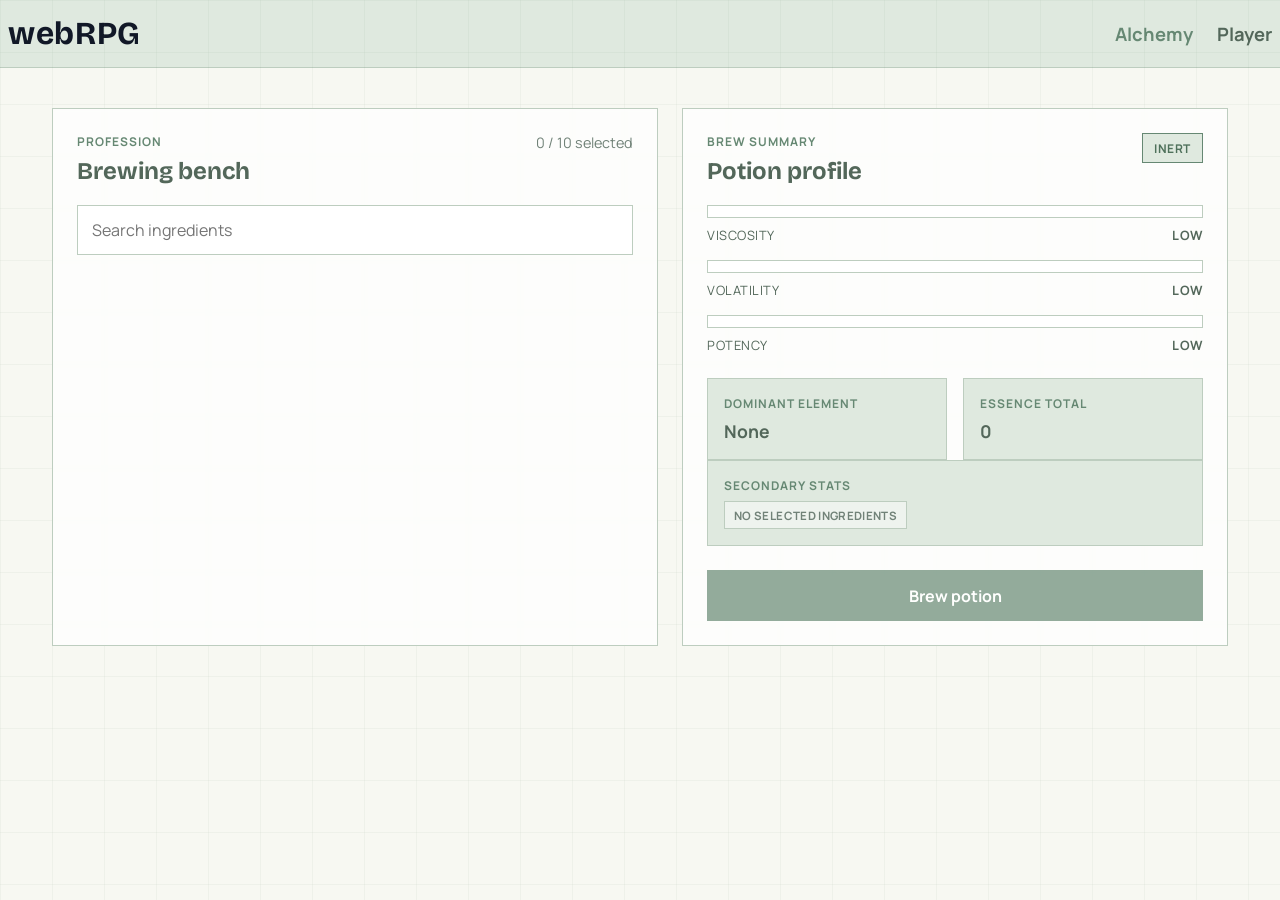
==== html/alchemy_crafting.html @ a330a96d "Big refactor because I was stupid" ====
<!doctype html>
<html lang="en">
	<head>
		<meta charset="UTF-8" />
		<meta name="viewport" content="width=device-width, initial-scale=1.0" />
		<title>Alchemy | webRPG</title>
		<link rel="stylesheet" href="../css/style.css" />
	</head>
	<body class="game-screen">
		<nav class="site-nav" aria-label="Main navigation">
			<a class="site-nav__brand" href="index.html">webRPG</a>
			<a class="site-nav__active" href="alchemy_crafting.html" aria-current="page">Alchemy</a>
			<a href="player.html">Player</a>
		</nav>
		<main class="alchemy-layout">
			<section class="alchemy-panel alchemy-panel--ingredients" aria-labelledby="alchemy-heading">
				<div class="panel-header">
					<div>
						<p class="eyebrow">Profession</p>
						<h1 id="alchemy-heading">Brewing bench</h1>
					</div>
					<span class="item-count" data-ingredient-count>0 / 10 selected</span>
				</div>
				<label class="search-field" for="ingredient-search">
					<span class="visually-hidden">Search ingredients</span>
					<input id="ingredient-search" type="search" data-ingredient-search placeholder="Search ingredients" />
				</label>
				<ul class="ingredient-list" data-ingredient-list aria-live="polite"></ul>
				<p class="empty-state" data-ingredient-empty hidden>No suitable ingredients were found.</p>
			</section>

			<section class="alchemy-panel alchemy-panel--summary" aria-labelledby="brew-summary-heading">
				<div class="summary-header">
					<div>
						<p class="eyebrow">Brew summary</p>
						<h2 id="brew-summary-heading">Potion profile</h2>
					</div>
					<span class="potion-type-pill" data-current-potion-type>Inert</span>
				</div>

				<div class="gauge-grid" aria-label="Potion essence gauges">
					<div class="gauge-card">
						<div class="gauge-bar" aria-label="Viscosity gauge"><span data-viscosity-fill></span></div>
						<div class="gauge-meta"><span>Viscosity</span><strong data-viscosity-label>low</strong></div>
					</div>
					<div class="gauge-card">
						<div class="gauge-bar" aria-label="Volatility gauge"><span data-volatility-fill></span></div>
						<div class="gauge-meta"><span>Volatility</span><strong data-volatility-label>low</strong></div>
					</div>
					<div class="gauge-card">
						<div class="gauge-bar" aria-label="Potency gauge"><span data-potency-fill></span></div>
						<div class="gauge-meta"><span>Potency</span><strong data-potency-label>low</strong></div>
					</div>
				</div>

				<div class="potion-meta-grid">
					<div class="meta-card">
						<p class="eyebrow">Dominant element</p>
						<p data-dominant-element>None</p>
					</div>
					<div class="meta-card">
						<p class="eyebrow">Essence total</p>
						<p data-essence-total>0</p>
					</div>
				</div>

				<div class="stats-card">
					<p class="eyebrow">Secondary stats</p>
					<ul class="stat-pill-list" data-secondary-stats>
						<li class="stat-pill placeholder">No selected ingredients</li>
					</ul>
				</div>

				<button class="button button--primary brew-button" type="button" data-brew-button disabled>Brew potion</button>
			</section>
		</main>
		<script type="module">
			import { initAlchemyUI } from "../js/controllers/potion_controller.js";

			initAlchemyUI();
		</script>
	</body>
</html>
---- css/style.css ----
@import url("https://fonts.googleapis.com/css2?family=Bricolage+Grotesque:opsz,wght@10..48,500;10..48,600;10..48,700&family=Manrope:wght@400;500;600;700&display=swap");

:root {
	--ink: #53675a;
	--muted: #718278;
	--paper: #f7f8f2;
	--secondary: #dfe9df;
	--white: #ffffff;
	--line: #bdcdbf;
	--accent: #668873;
	--accent-dark: #4f715b;
}

* { box-sizing: border-box; }

body {
	margin: 0;
	min-height: 100vh;
	background: var(--paper);
	color: var(--ink);
	font-family: "Manrope", sans-serif;
}

h1, h2, p { margin-top: 0; }
h1, h2 { font-family: "Bricolage Grotesque", sans-serif; }

.site-nav {
	display: flex;
	align-items: center;
	gap: 1.5rem;
	min-height: 4.25rem;
	padding: .75rem .5rem;
	border-bottom: 1px solid var(--line);
	background: var(--secondary);
}

.site-nav a { color: var(--ink); text-decoration: none; font-weight: 700; }
.site-nav a:hover, .site-nav__active { color: var(--accent) !important; }
.site-nav__brand { margin-right: auto; color: #111827 !important; font-family: "Bricolage Grotesque", sans-serif; font-size: 2rem; font-weight: 600; letter-spacing: .02em; }

.site-nav a:not(.site-nav__brand) { font-size: 1.15rem; }

.game-screen { overflow: hidden; background: var(--paper); }
.game-screen::before { position: fixed; inset: 0; z-index: 0; background-image: linear-gradient(rgba(102, 136, 115, .06) 1px, transparent 1px), linear-gradient(90deg, rgba(102, 136, 115, .06) 1px, transparent 1px); background-size: 52px 52px; content: ""; pointer-events: none; }
.game-board { position: relative; z-index: 1; min-height: calc(100vh - 4.25rem); }
.player-info-panel { position: absolute; top: 1.5rem; left: 0; width: 10.75rem; min-height: 10rem; padding: 1.5rem 1.25rem; border: 1px solid var(--line); background: var(--secondary); color: var(--ink); }
.player-info-panel::before { position: absolute; top: 0; bottom: 0; left: -7px; width: 6px; background: var(--accent); content: ""; }
.player-info-panel h1 { margin-bottom: .85rem; color: #111827; font-family: "Bricolage Grotesque", sans-serif; font-size: 1.8rem; font-weight: 600; line-height: 1.05; overflow-wrap: anywhere; }
.player-info-panel p:not(.visually-hidden) { margin-bottom: .75rem; line-height: 1.4; }
.player-info-panel a { color: var(--accent); font-size: .85rem; font-weight: 700; text-decoration: none; }
.xp-progress { height: 7px; margin: .65rem 0 1rem; overflow: hidden; border: 1px solid var(--line); background: var(--white); }
.xp-progress span { display: block; width: 0; height: 100%; background: var(--accent); transition: width .25s ease-out; }
.area-select-panel { position: absolute; top: 12.5rem; left: 0; width: 10.75rem; }
.right-rail { position: absolute; top: 3.5rem; right: 0; display: grid; gap: .65rem; width: 12.75rem; }
.rail-button { width: 100%; margin: 0; padding: .9rem 1rem; border: 1px solid var(--line); background: var(--secondary); color: #111827; font: inherit; font-size: 1.15rem; text-align: left; }
.rail-button { cursor: pointer; }
.rail-button:hover { background: #d3dce7; }
.history-belt { display: grid; gap: .65rem; max-height: calc(100vh - 10rem); overflow: hidden; }
.history-card { position: relative; padding: .9rem 1rem; border: 1px solid var(--line); background: var(--secondary); color: #111827; font-size: 1.05rem; animation: popup-in .2s ease-out both; }
.history-card::after { position: absolute; top: 0; right: -7px; bottom: 0; width: 6px; background: var(--accent); content: ""; }
.history-cooldown { position: absolute; right: 0; bottom: 0; left: 0; height: 4px; transform: scaleX(1); transform-origin: left; background: var(--accent); }
.history-card--leaving { animation: popup-out .26s ease-in both; }
.history-card p { margin: 0; }
.history-card__actions { display: flex; gap: .5rem; margin-top: .8rem; }
.history-card__actions button { flex: 1; padding: .35rem .45rem; border: 1px solid var(--accent); background: var(--white); color: var(--accent); font: inherit; font-size: .85rem; cursor: pointer; }
.history-card__actions button:hover { background: var(--accent); color: var(--white); }
.exploration-center { position: absolute; top: 75%; left: 50%; width: min(22rem, 70vw); transform: translate(-50%, -50%); text-align: center; }
.current-area-label { margin-bottom: .15rem; color: #111827; font-size: 1.15rem; text-align: left; }
.area-description { display: none; }
.explore-control { position: relative; min-width: 10rem; }
.explore-button { position: relative; isolation: isolate; width: 100%; padding: .8rem 1.5rem; overflow: hidden; border: 1px solid var(--line); background: var(--secondary); color: #111827; font: inherit; font-size: 2rem; cursor: pointer; }
.explore-button > span:first-child { position: relative; z-index: 1; }
.explore-cooldown { position: absolute; inset: auto 0 0; z-index: 0; height: 4px; transform: scaleX(0); transform-origin: left; background: var(--accent); }
.explore-button:hover:not(:disabled) { background: #d3dce7; }
.explore-button:disabled { cursor: wait; opacity: .7; }
.button { padding: .85rem 1.15rem; border: 1px solid transparent; font: inherit; font-weight: 700; cursor: pointer; }
.button:disabled { cursor: wait; opacity: .7; }
.button--primary { background: var(--accent); color: var(--white); }
.button--primary:hover:not(:disabled) { background: var(--accent-dark); }
.button--secondary { border-color: var(--accent); background: var(--white); color: var(--accent); }
.button--secondary:hover { border-color: var(--accent-dark); color: var(--accent-dark); }
.cooldown-track { height: 5px; overflow: hidden; background: var(--secondary); }
.cooldown-track span { display: block; height: 100%; transform: scaleX(0); transform-origin: left; background: var(--accent); }
.cooldown-label { display: block; margin-top: .35rem; color: var(--muted); font-size: .75rem; text-align: right; }
.xp-notification { position: absolute; top: calc(100% + 1.25rem); left: 50%; width: max-content; min-width: 13rem; margin: 0; padding: .35rem .9rem; border: 1px solid var(--line); border-radius: .65rem; background: var(--secondary); color: #111827; font-size: 1.05rem; text-align: left; animation: xp-popup-in .2s ease-out both; }
.xp-notification[hidden] { display: none; }
@keyframes popup-in {
	from { opacity: 0; transform: translateY(8px) scale(.96); }
	to { opacity: 1; transform: translateY(0) scale(1); }
}
@keyframes popup-out {
	from { opacity: 1; transform: translateX(0); }
	to { opacity: 0; transform: translateX(18px); }
}
@keyframes xp-popup-in {
	from { opacity: 0; transform: translate(-50%, 8px) scale(.96); }
	to { opacity: 1; transform: translate(-50%, 0) scale(1); }
}
.visually-hidden { position: absolute; width: 1px; height: 1px; overflow: hidden; clip: rect(0 0 0 0); white-space: nowrap; }

.profile-layout {
	display: grid;
	grid-template-columns: minmax(15rem, .8fr) minmax(20rem, 1.2fr);
	gap: 1rem 2rem;
	max-width: 70rem;
	margin: 0 auto;
	padding: 4rem 1.25rem;
}

.page-heading { grid-column: 1 / -1; margin-bottom: 1.5rem; }
.page-heading h1 { margin-bottom: .5rem; font-size: clamp(2.4rem, 7vw, 5.5rem); line-height: .95; }
.page-heading p:last-child { color: var(--muted); }
.eyebrow { margin-bottom: .45rem; color: var(--accent); font-size: .75rem; font-weight: 700; letter-spacing: .08em; text-transform: uppercase; }

.profile-card, .inventory-panel {
	padding: 1.5rem;
	border: 1px solid var(--line);
	background: var(--panel);
}

.profile-card h2, .inventory-panel h2 { margin-bottom: 1.25rem; }
.stat-list, .detail-list { margin: 0; }
.stat-list div, .detail-list div { display: flex; justify-content: space-between; gap: 1rem; padding: .85rem 0; border-top: 1px solid var(--line); }
.stat-list dt, .detail-list dt { color: var(--muted); }
.stat-list dd, .detail-list dd { margin: 0; font-weight: 700; text-align: right; }
.section-heading { display: flex; align-items: start; justify-content: space-between; gap: 1rem; }
.item-count { color: var(--muted); font-size: .9rem; }
.inventory-list { display: grid; gap: .5rem; margin: 0; padding: 0; list-style: none; }
.inventory-item { display: flex; justify-content: space-between; width: 100%; padding: 1rem; border: 1px solid var(--line); background: transparent; color: var(--ink); font: inherit; text-align: left; cursor: pointer; }
.inventory-item:hover { border-color: var(--accent); color: var(--accent-dark); }
.empty-state { margin: 0; color: var(--muted); }
.empty-state[hidden] { display: none; }
dialog { width: min(32rem, calc(100% - 2rem)); padding: 1.5rem; border: 1px solid var(--line); background: var(--panel); color: var(--ink); }
dialog::backdrop { background: rgba(32, 43, 43, .42); }
.area-list { display: grid; gap: .5rem; max-height: min(60vh, 26rem); margin: 0; padding: .25rem; overflow-y: auto; list-style: none; }
.area-list li { margin: 0; }
.area-list button { display: block; width: 100%; padding: .75rem 1rem; border: 1px solid var(--line); background: var(--paper); color: var(--ink); font: inherit; text-align: left; cursor: pointer; }
.area-list button:hover, .area-list button:focus-visible { border-color: var(--accent); background: var(--secondary); }
.alchemy-layout {
	display: grid;
	grid-template-columns: minmax(18rem, 1fr) minmax(18rem, .9fr);
	gap: 1.5rem;
	max-width: 76rem;
	margin: 0 auto;
	padding: 2.5rem 1.25rem;
}

.alchemy-panel {
	padding: 1.5rem;
	border: 1px solid var(--line);
	background: rgba(255, 255, 255, .72);
	backdrop-filter: blur(2px);
}

.panel-header, .summary-header {
	display: flex;
	align-items: start;
	justify-content: space-between;
	gap: 1rem;
	margin-bottom: 1.25rem;
}

.panel-header h1, .summary-header h2 { margin: 0; }

.search-field input {
	width: 100%;
	margin-bottom: 1rem;
	padding: .8rem .9rem;
	border: 1px solid var(--line);
	background: var(--white);
	color: var(--ink);
	font: inherit;
}

.ingredient-list {
	display: grid;
	gap: .75rem;
	margin: 0;
	padding: 0;
	list-style: none;
	max-height: 34rem;
	overflow-y: auto;
}

.ingredient-item {
	width: 100%;
	padding: .9rem 1rem;
	border: 1px solid var(--line);
	background: var(--white);
	color: var(--ink);
	font: inherit;
	text-align: left;
	cursor: pointer;
}

.ingredient-item:hover:not(:disabled), .ingredient-item:focus-visible:not(:disabled) {
	border-color: var(--accent);
	background: var(--secondary);
}

.ingredient-item:disabled {
	cursor: not-allowed;
	opacity: .65;
}

.ingredient-item__meta {
	display: flex;
	justify-content: space-between;
	gap: 1rem;
	margin-bottom: .25rem;
	font-weight: 700;
}

.ingredient-item__details {
	display: flex;
	flex-wrap: wrap;
	gap: .35rem;
	margin: 0;
	color: var(--muted);
	font-size: .8rem;
}

.gauge-grid {
	display: grid;
	gap: 1rem;
}

.gauge-card {
	display: grid;
	gap: .5rem;
}

.gauge-bar {
	overflow: hidden;
	height: .8rem;
	border: 1px solid var(--line);
	background: var(--white);
}

.gauge-bar span {
	display: block;
	height: 100%;
	background: linear-gradient(90deg, var(--accent) 0%, #8aa698 100%);
	transform-origin: left center;
	transform: scaleX(0);
	transition: transform .2s ease;
}

.gauge-meta {
	display: flex;
	justify-content: space-between;
	gap: 1rem;
	font-size: .8rem;
	text-transform: uppercase;
	letter-spacing: .04em;
}

.potion-type-pill {
	display: inline-flex;
	align-items: center;
	padding: .35rem .7rem;
	border: 1px solid var(--accent);
	background: var(--secondary);
	color: var(--accent-dark);
	font-size: .75rem;
	font-weight: 700;
	letter-spacing: .04em;
	text-transform: uppercase;
}

.potion-meta-grid {
	display: grid;
	grid-template-columns: repeat(2, minmax(0, 1fr));
	gap: 1rem;
	margin-top: 1.5rem;
}

.meta-card, .stats-card {
	padding: 1rem;
	border: 1px solid var(--line);
	background: var(--secondary);
}

.meta-card p:last-child {
	margin: 0;
	font-size: 1.1rem;
	font-weight: 700;
}

.stat-pill-list {
	display: flex;
	flex-wrap: wrap;
	gap: .5rem;
	margin: 0;
	padding: 0;
	list-style: none;
}

.stat-pill {
	display: inline-flex;
	padding: .35rem .55rem;
	border: 1px solid var(--line);
	background: var(--white);
	color: var(--ink);
	font-size: .72rem;
	font-weight: 700;
	letter-spacing: .03em;
	text-transform: uppercase;
}

.stat-pill.placeholder {
	background: rgba(255, 255, 255, .45);
	color: var(--muted);
}

.brew-button {
	width: 100%;
	margin-top: 1.5rem;
}

@media (max-width: 680px) {
	.alchemy-layout {
		grid-template-columns: 1fr;
		padding-top: 2rem;
	}
	.alchemy-panel {
		padding: 1.15rem;
	}
	.potion-meta-grid {
		grid-template-columns: 1fr;
	}
	.game-screen { overflow: auto; }
	.game-board { min-height: calc(100vh - 4.25rem); }
	.player-info-panel { top: 1.5rem; width: 10.5rem; padding: 1rem; }
	.player-info-panel h1 { font-size: 1.45rem; }
	.area-select-panel { top: 12rem; width: 10.5rem; }
	.right-rail { top: 1.5rem; width: 10.5rem; }
	.rail-button, .history-card { padding: .7rem; font-size: .95rem; }
	.exploration-center { top: 72%; width: min(18rem, calc(100vw - 2rem)); }
	.explore-button { font-size: 1.6rem; }
	.xp-notification { top: calc(100% + 1rem); }
	.profile-layout { grid-template-columns: 1fr; padding-top: 2.5rem; }
	.page-heading { margin-bottom: .5rem; }
}
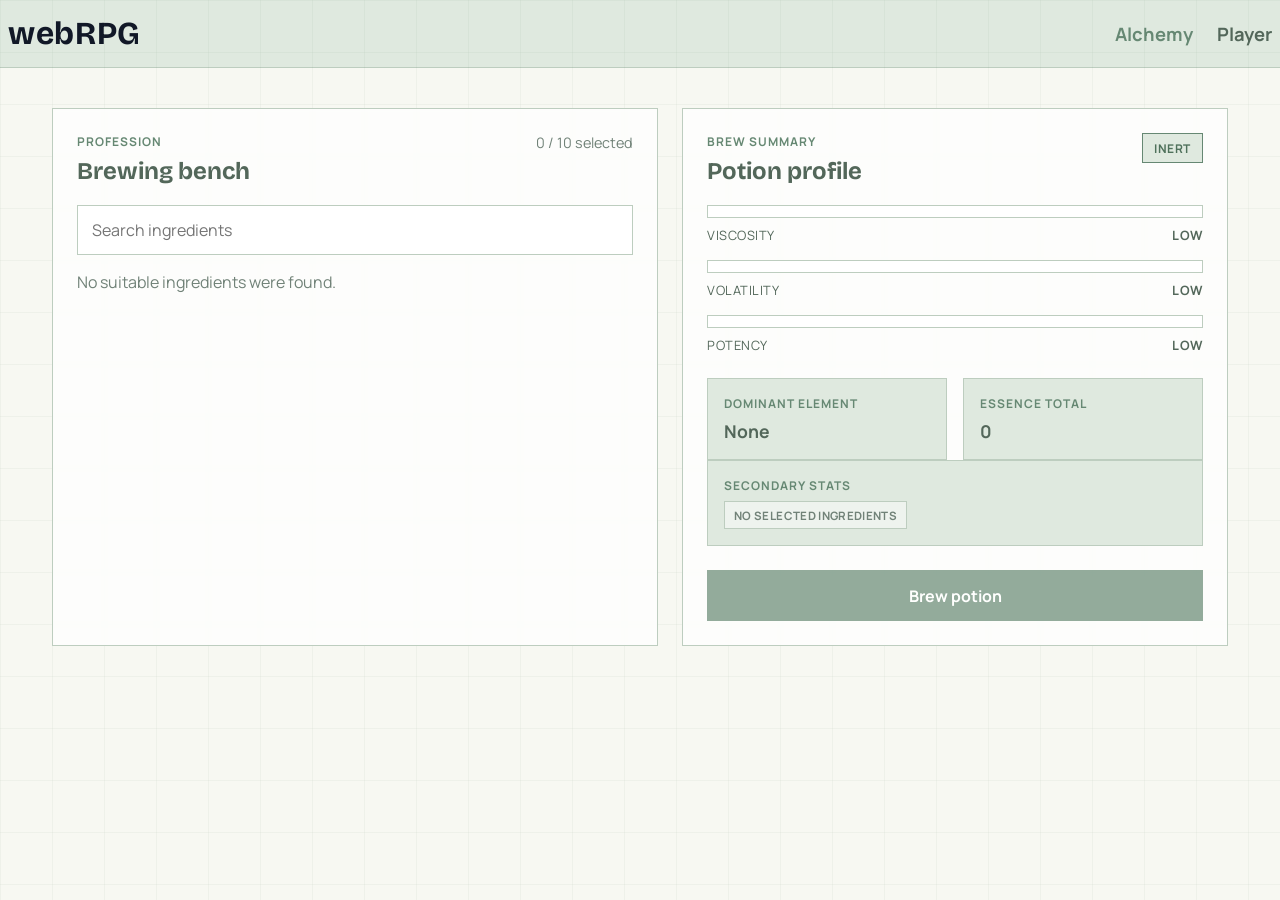
==== commit d749986a: "Random bullshit" ====
--- a/html/alchemy_crafting.html
+++ b/html/alchemy_crafting.html
@@ -76,7 +76,9 @@
 		</main>
 		<script type="module">
 			import { initAlchemyUI } from "../js/controllers/potion_controller.js";
+			import { initAreaTheme } from "../js/controllers/areas_controller.js";
 
+			initAreaTheme();
 			initAlchemyUI();
 		</script>
 	</body>
--- a/css/style.css
+++ b/css/style.css
@@ -9,6 +9,7 @@
 	--line: #bdcdbf;
 	--accent: #668873;
 	--accent-dark: #4f715b;
+	--panel: #ffffff;
 }
 
 * { box-sizing: border-box; }
@@ -19,7 +20,11 @@
 	background: var(--paper);
 	color: var(--ink);
 	font-family: "Manrope", sans-serif;
-}
+	transition: background-color .75s ease, color .75s ease;
+}
+
+body::after { position: fixed; inset: 0; z-index: 20; background: linear-gradient(110deg, var(--theme-transition-from), var(--theme-transition-to), var(--theme-transition-from)); background-size: 220% 100%; content: ""; opacity: 0; pointer-events: none; }
+body.area-theme-changing::after { animation: area-theme-gradient .75s ease-in-out; }
 
 h1, h2, p { margin-top: 0; }
 h1, h2 { font-family: "Bricolage Grotesque", sans-serif; }
@@ -41,7 +46,7 @@
 .site-nav a:not(.site-nav__brand) { font-size: 1.15rem; }
 
 .game-screen { overflow: hidden; background: var(--paper); }
-.game-screen::before { position: fixed; inset: 0; z-index: 0; background-image: linear-gradient(rgba(102, 136, 115, .06) 1px, transparent 1px), linear-gradient(90deg, rgba(102, 136, 115, .06) 1px, transparent 1px); background-size: 52px 52px; content: ""; pointer-events: none; }
+.game-screen::before { position: fixed; inset: 0; z-index: 0; background-image: linear-gradient(var(--grid-line) 1px, transparent 1px), linear-gradient(90deg, var(--grid-line) 1px, transparent 1px); background-size: 52px 52px; content: ""; pointer-events: none; }
 .game-board { position: relative; z-index: 1; min-height: calc(100vh - 4.25rem); }
 .player-info-panel { position: absolute; top: 1.5rem; left: 0; width: 10.75rem; min-height: 10rem; padding: 1.5rem 1.25rem; border: 1px solid var(--line); background: var(--secondary); color: var(--ink); }
 .player-info-panel::before { position: absolute; top: 0; bottom: 0; left: -7px; width: 6px; background: var(--accent); content: ""; }
@@ -54,7 +59,7 @@
 .right-rail { position: absolute; top: 3.5rem; right: 0; display: grid; gap: .65rem; width: 12.75rem; }
 .rail-button { width: 100%; margin: 0; padding: .9rem 1rem; border: 1px solid var(--line); background: var(--secondary); color: #111827; font: inherit; font-size: 1.15rem; text-align: left; }
 .rail-button { cursor: pointer; }
-.rail-button:hover { background: #d3dce7; }
+.rail-button:hover { background: var(--hover); }
 .history-belt { display: grid; gap: .65rem; max-height: calc(100vh - 10rem); overflow: hidden; }
 .history-card { position: relative; padding: .9rem 1rem; border: 1px solid var(--line); background: var(--secondary); color: #111827; font-size: 1.05rem; animation: popup-in .2s ease-out both; }
 .history-card::after { position: absolute; top: 0; right: -7px; bottom: 0; width: 6px; background: var(--accent); content: ""; }
@@ -71,7 +76,7 @@
 .explore-button { position: relative; isolation: isolate; width: 100%; padding: .8rem 1.5rem; overflow: hidden; border: 1px solid var(--line); background: var(--secondary); color: #111827; font: inherit; font-size: 2rem; cursor: pointer; }
 .explore-button > span:first-child { position: relative; z-index: 1; }
 .explore-cooldown { position: absolute; inset: auto 0 0; z-index: 0; height: 4px; transform: scaleX(0); transform-origin: left; background: var(--accent); }
-.explore-button:hover:not(:disabled) { background: #d3dce7; }
+.explore-button:hover:not(:disabled) { background: var(--hover); }
 .explore-button:disabled { cursor: wait; opacity: .7; }
 .button { padding: .85rem 1.15rem; border: 1px solid transparent; font: inherit; font-weight: 700; cursor: pointer; }
 .button:disabled { cursor: wait; opacity: .7; }
@@ -96,6 +101,15 @@
 	from { opacity: 0; transform: translate(-50%, 8px) scale(.96); }
 	to { opacity: 1; transform: translate(-50%, 0) scale(1); }
 }
+@keyframes area-theme-gradient {
+	0% { background-position: 100% 0; opacity: .3; }
+	65% { opacity: .2; }
+	100% { background-position: 0 0; opacity: 0; }
+}
+@media (prefers-reduced-motion: reduce) {
+	body { transition: none; }
+	body.area-theme-changing::after { animation: none; }
+}
 .visually-hidden { position: absolute; width: 1px; height: 1px; overflow: hidden; clip: rect(0 0 0 0); white-space: nowrap; }
 
 .profile-layout {
@@ -123,6 +137,9 @@
 .stat-list div, .detail-list div { display: flex; justify-content: space-between; gap: 1rem; padding: .85rem 0; border-top: 1px solid var(--line); }
 .stat-list dt, .detail-list dt { color: var(--muted); }
 .stat-list dd, .detail-list dd { margin: 0; font-weight: 700; text-align: right; }
+.detail-list dd:has(.detail-values) { min-width: 10rem; }
+.detail-values { display: grid; gap: .3rem; margin: 0; padding: 0; list-style: none; }
+.detail-values li { font-weight: 600; }
 .section-heading { display: flex; align-items: start; justify-content: space-between; gap: 1rem; }
 .item-count { color: var(--muted); font-size: .9rem; }
 .inventory-list { display: grid; gap: .5rem; margin: 0; padding: 0; list-style: none; }
@@ -130,7 +147,7 @@
 .inventory-item:hover { border-color: var(--accent); color: var(--accent-dark); }
 .empty-state { margin: 0; color: var(--muted); }
 .empty-state[hidden] { display: none; }
-dialog { width: min(32rem, calc(100% - 2rem)); padding: 1.5rem; border: 1px solid var(--line); background: var(--panel); color: var(--ink); }
+dialog { width: min(32rem, calc(100% - 2rem)); padding: 1.5rem; border: 1px solid var(--line); background: var(--panel); opacity: 1; color: var(--ink); }
 dialog::backdrop { background: rgba(32, 43, 43, .42); }
 .area-list { display: grid; gap: .5rem; max-height: min(60vh, 26rem); margin: 0; padding: .25rem; overflow-y: auto; list-style: none; }
 .area-list li { margin: 0; }
@@ -240,7 +257,7 @@
 .gauge-bar span {
 	display: block;
 	height: 100%;
-	background: linear-gradient(90deg, var(--accent) 0%, #8aa698 100%);
+	background: linear-gradient(90deg, var(--accent) 0%, var(--gauge-end) 100%);
 	transform-origin: left center;
 	transform: scaleX(0);
 	transition: transform .2s ease;
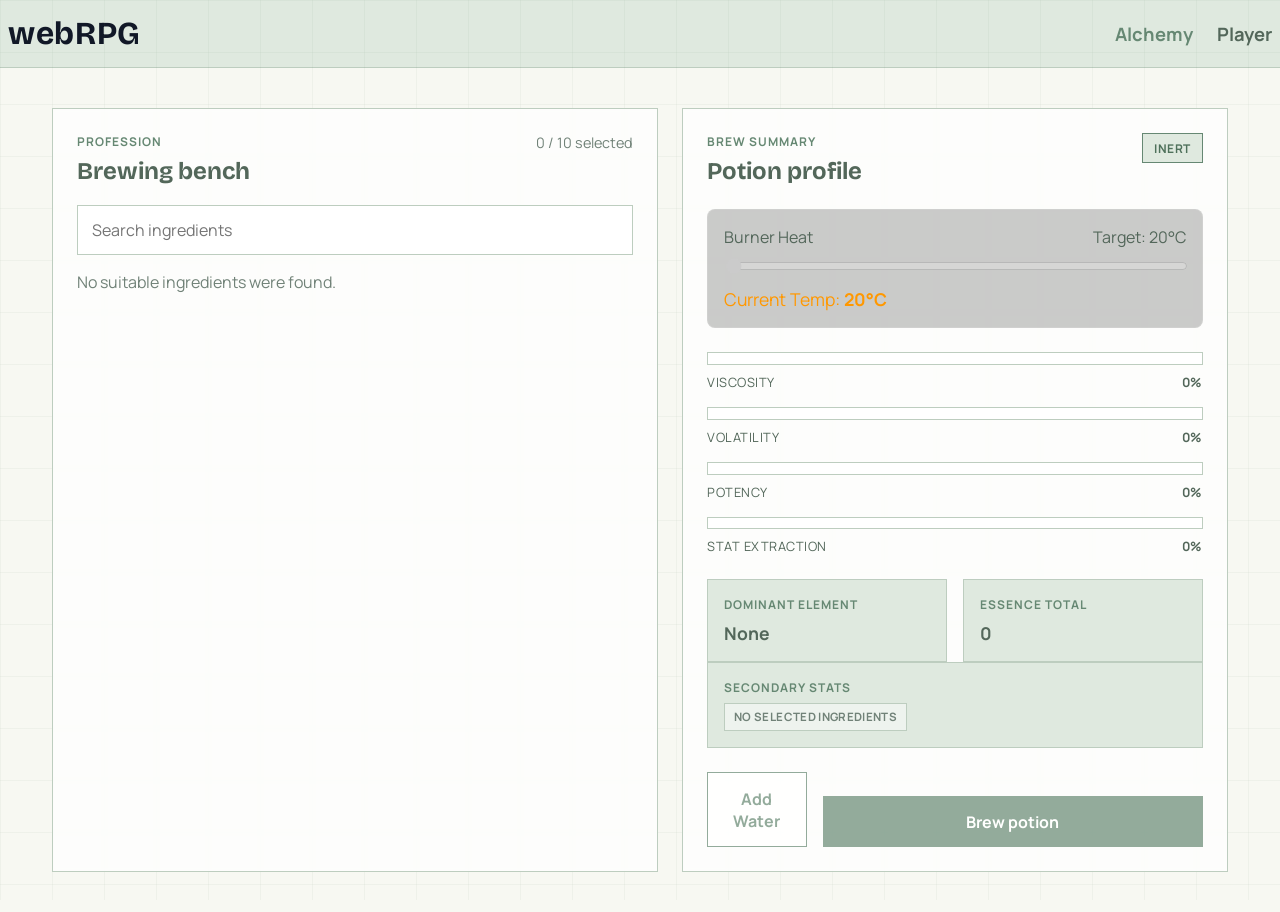
==== commit 2b4a8e84: "Scope creep Scope creep Scope creep Scope creep Scope creep Scope creep Scope creep Scope creep Scop" ====
--- a/html/alchemy_crafting.html
+++ b/html/alchemy_crafting.html
@@ -1,85 +1,112 @@
 <!doctype html>
 <html lang="en">
-	<head>
-		<meta charset="UTF-8" />
-		<meta name="viewport" content="width=device-width, initial-scale=1.0" />
-		<title>Alchemy | webRPG</title>
-		<link rel="stylesheet" href="../css/style.css" />
-	</head>
-	<body class="game-screen">
-		<nav class="site-nav" aria-label="Main navigation">
-			<a class="site-nav__brand" href="index.html">webRPG</a>
-			<a class="site-nav__active" href="alchemy_crafting.html" aria-current="page">Alchemy</a>
-			<a href="player.html">Player</a>
-		</nav>
-		<main class="alchemy-layout">
-			<section class="alchemy-panel alchemy-panel--ingredients" aria-labelledby="alchemy-heading">
-				<div class="panel-header">
-					<div>
-						<p class="eyebrow">Profession</p>
-						<h1 id="alchemy-heading">Brewing bench</h1>
-					</div>
-					<span class="item-count" data-ingredient-count>0 / 10 selected</span>
-				</div>
-				<label class="search-field" for="ingredient-search">
-					<span class="visually-hidden">Search ingredients</span>
-					<input id="ingredient-search" type="search" data-ingredient-search placeholder="Search ingredients" />
-				</label>
-				<ul class="ingredient-list" data-ingredient-list aria-live="polite"></ul>
-				<p class="empty-state" data-ingredient-empty hidden>No suitable ingredients were found.</p>
-			</section>
+    <head>
+        <meta charset="UTF-8" />
+        <meta name="viewport" content="width=device-width, initial-scale=1.0" />
+        <title>Alchemy | webRPG</title>
+        <link rel="stylesheet" href="../css/style.css" />
+    </head>
+    <body class="game-screen">
+        <nav class="site-nav" aria-label="Main navigation">
+            <a class="site-nav__brand" href="index.html">webRPG</a>
+            <a class="site-nav__active" href="alchemy_crafting.html" aria-current="page">Alchemy</a>
+            <a href="player.html">Player</a>
+        </nav>
+        <main class="alchemy-layout">
+            <section class="alchemy-panel alchemy-panel--ingredients" aria-labelledby="alchemy-heading">
+                <div class="panel-header">
+                    <div>
+                        <p class="eyebrow">Profession</p>
+                        <h1 id="alchemy-heading">Brewing bench</h1>
+                    </div>
+                    <span class="item-count" data-ingredient-count>0 / 10 selected</span>
+                </div>
+                <label class="search-field" for="ingredient-search">
+                    <span class="visually-hidden">Search ingredients</span>
+                    <input id="ingredient-search" type="search" data-ingredient-search placeholder="Search ingredients" />
+                </label>
+                <ul class="ingredient-list" data-ingredient-list aria-live="polite"></ul>
+                <p class="empty-state" data-ingredient-empty hidden>No suitable ingredients were found.</p>
+            </section>
 
-			<section class="alchemy-panel alchemy-panel--summary" aria-labelledby="brew-summary-heading">
-				<div class="summary-header">
-					<div>
-						<p class="eyebrow">Brew summary</p>
-						<h2 id="brew-summary-heading">Potion profile</h2>
-					</div>
-					<span class="potion-type-pill" data-current-potion-type>Inert</span>
-				</div>
+            <section class="alchemy-panel alchemy-panel--summary" aria-labelledby="brew-summary-heading">
+                <div class="summary-header">
+                    <div>
+                        <p class="eyebrow">Brew summary</p>
+                        <h2 id="brew-summary-heading">Potion profile</h2>
+                    </div>
+                    <span class="potion-type-pill" data-current-potion-type>Inert</span>
+                </div>
 
-				<div class="gauge-grid" aria-label="Potion essence gauges">
-					<div class="gauge-card">
-						<div class="gauge-bar" aria-label="Viscosity gauge"><span data-viscosity-fill></span></div>
-						<div class="gauge-meta"><span>Viscosity</span><strong data-viscosity-label>low</strong></div>
-					</div>
-					<div class="gauge-card">
-						<div class="gauge-bar" aria-label="Volatility gauge"><span data-volatility-fill></span></div>
-						<div class="gauge-meta"><span>Volatility</span><strong data-volatility-label>low</strong></div>
-					</div>
-					<div class="gauge-card">
-						<div class="gauge-bar" aria-label="Potency gauge"><span data-potency-fill></span></div>
-						<div class="gauge-meta"><span>Potency</span><strong data-potency-label>low</strong></div>
-					</div>
-				</div>
+                <!-- Live Minigame Controls -->
+                <div class="alchemy-controls">
+                    <div class="temp-flex">
+                        <label for="temp-slider">Burner Heat</label>
+                        <span>Target: <span id="target-temp-display">20</span>°C</span>
+                    </div>
+                    <input type="range" id="temp-slider" min="20" max="200" value="20" style="width: 100%;" disabled />
+                    <div style="margin-top: 0.5rem; color: #ff9800; font-size: 1.1rem;">
+                        Current Temp: <strong id="current-temp-val">20°C</strong>
+                    </div>
+                </div>
 
-				<div class="potion-meta-grid">
-					<div class="meta-card">
-						<p class="eyebrow">Dominant element</p>
-						<p data-dominant-element>None</p>
-					</div>
-					<div class="meta-card">
-						<p class="eyebrow">Essence total</p>
-						<p data-essence-total>0</p>
-					</div>
-				</div>
+                <div class="gauge-grid" aria-label="Potion essence gauges">
+                    <div class="gauge-card">
+                        <div class="gauge-bar" aria-label="Viscosity gauge"><span data-viscosity-fill></span></div>
+                        <div class="gauge-meta"><span>Viscosity</span><strong data-viscosity-label>0%</strong></div>
+                    </div>
+                    <div class="gauge-card">
+                        <div class="gauge-bar" aria-label="Volatility gauge"><span data-volatility-fill></span></div>
+                        <div class="gauge-meta"><span>Volatility</span><strong data-volatility-label>0%</strong></div>
+                    </div>
+                    <div class="gauge-card">
+                        <div class="gauge-bar" aria-label="Potency gauge"><span data-potency-fill></span></div>
+                        <div class="gauge-meta"><span>Potency</span><strong data-potency-label>0%</strong></div>
+                    </div>
+                    <div class="gauge-card">
+                        <div class="gauge-bar" aria-label="Extraction gauge"><span data-extraction-fill></span></div>
+                        <div class="gauge-meta"><span>Stat Extraction</span><strong data-extraction-label>0%</strong></div>
+                    </div>
+                </div>
 
-				<div class="stats-card">
-					<p class="eyebrow">Secondary stats</p>
-					<ul class="stat-pill-list" data-secondary-stats>
-						<li class="stat-pill placeholder">No selected ingredients</li>
-					</ul>
-				</div>
+                <div class="potion-meta-grid">
+                    <div class="meta-card">
+                        <p class="eyebrow">Dominant element</p>
+                        <p data-dominant-element>None</p>
+                    </div>
+                    <div class="meta-card">
+                        <p class="eyebrow">Essence total</p>
+                        <p data-essence-total>0</p>
+                    </div>
+                </div>
 
-				<button class="button button--primary brew-button" type="button" data-brew-button disabled>Brew potion</button>
-			</section>
-		</main>
-		<script type="module">
-			import { initAlchemyUI } from "../js/controllers/potion_controller.js";
-			import { initAreaTheme } from "../js/controllers/areas_controller.js";
+                <div class="stats-card">
+                    <p class="eyebrow">Secondary stats</p>
+                    <ul class="stat-pill-list" data-secondary-stats>
+                        <li class="stat-pill placeholder">No selected ingredients</li>
+                    </ul>
+                </div>
 
-			initAreaTheme();
-			initAlchemyUI();
-		</script>
-	</body>
+                <div class="brew-actions">
+                    <button class="button button--secondary" type="button" id="btn-add-water" disabled>Add Water</button>
+                    <button class="button button--primary brew-button" type="button" data-brew-button disabled>Brew potion</button>
+                </div>
+            </section>
+        </main>
+
+        <!-- Fail State Modal -->
+        <div id="fail-modal" class="fail-overlay" style="display: none;">
+            <h2>Brewing Failed</h2>
+            <p id="fail-reason" style="font-size: 1.2rem; margin-bottom: 2rem;">...</p>
+            <button id="fail-acknowledge" class="button button--primary">Scrap Mixture & Reset</button>
+        </div>
+
+        <script type="module">
+            import { initAlchemyUI } from "../js/controllers/potion_controller.js";
+            import { initAreaTheme } from "../js/controllers/areas_controller.js";
+
+            initAreaTheme();
+            initAlchemyUI();
+        </script>
+    </body>
 </html>
--- a/css/style.css
+++ b/css/style.css
@@ -122,7 +122,10 @@
 }
 
 .page-heading { grid-column: 1 / -1; margin-bottom: 1.5rem; }
+.profile-name-heading { display: flex; align-items: center; gap: .75rem; }
 .page-heading h1 { margin-bottom: .5rem; font-size: clamp(2.4rem, 7vw, 5.5rem); line-height: .95; }
+.icon-button { display: inline-grid; width: 2.5rem; height: 2.5rem; flex: 0 0 auto; place-items: center; margin-top: -.35rem; border: 1px solid var(--line); background: var(--secondary); color: var(--accent); font-size: 1.35rem; cursor: pointer; }
+.icon-button:hover, .icon-button:focus-visible { border-color: var(--accent); background: var(--hover); color: var(--accent-dark); }
 .page-heading p:last-child { color: var(--muted); }
 .eyebrow { margin-bottom: .45rem; color: var(--accent); font-size: .75rem; font-weight: 700; letter-spacing: .08em; text-transform: uppercase; }
 
@@ -149,6 +152,9 @@
 .empty-state[hidden] { display: none; }
 dialog { width: min(32rem, calc(100% - 2rem)); padding: 1.5rem; border: 1px solid var(--line); background: var(--panel); opacity: 1; color: var(--ink); }
 dialog::backdrop { background: rgba(32, 43, 43, .42); }
+.name-field { display: block; margin-bottom: .4rem; color: var(--muted); font-weight: 700; }
+.name-field + input { width: 100%; padding: .75rem; border: 1px solid var(--line); background: var(--white); color: var(--ink); font: inherit; }
+.dialog-actions { display: flex; justify-content: end; gap: .6rem; margin-top: 1.25rem; }
 .area-list { display: grid; gap: .5rem; max-height: min(60vh, 26rem); margin: 0; padding: .25rem; overflow-y: auto; list-style: none; }
 .area-list li { margin: 0; }
 .area-list button { display: block; width: 100%; padding: .75rem 1rem; border: 1px solid var(--line); background: var(--paper); color: var(--ink); font: inherit; text-align: left; cursor: pointer; }
@@ -359,3 +365,44 @@
 	.profile-layout { grid-template-columns: 1fr; padding-top: 2.5rem; }
 	.page-heading { margin-bottom: .5rem; }
 }
+
+            /* Diegetic Animation States */
+            .gauge-card { transition: all 0.3s ease; position: relative; }
+            
+            /* Volatility Fail States (Shake & Flash) */
+            @keyframes shakeLight {
+                0%, 100% { transform: translateX(0); }
+                25% { transform: translateX(-1px); }
+                75% { transform: translateX(1px); }
+            }
+            @keyframes shakeHeavy {
+                0%, 100% { transform: translate(0, 0); box-shadow: 0 0 12px #ff5252; }
+                25% { transform: translate(-3px, 2px); }
+                75% { transform: translate(3px, -2px); }
+            }
+            .warning-shake-light { animation: shakeLight 0.2s infinite; }
+            .warning-shake-heavy { animation: shakeHeavy 0.1s infinite; border-color: #ff5252; background: rgba(255,82,82,0.1); }
+            
+            /* Viscosity Fail States (Harden & Gray out) */
+            @keyframes hardenLight {
+                0%, 100% { filter: grayscale(0%); }
+                50% { filter: grayscale(30%); }
+            }
+            @keyframes hardenHeavy {
+                0%, 100% { filter: grayscale(70%) sepia(30%); transform: scale(0.98); }
+            }
+            .warning-harden-light { animation: hardenLight 1s infinite; }
+            .warning-harden-heavy { animation: hardenHeavy 0.5s infinite; border-color: #9e9e9e; background: rgba(158,158,158,0.2); }
+
+            /* Brewing Mechanics Layout Supplements */
+            .alchemy-controls { margin: 1.5rem 0; padding: 1rem; border: 1px solid rgba(255,255,255,0.1); border-radius: 8px; background: rgba(0,0,0,0.2); }
+            .temp-flex { display: flex; justify-content: space-between; align-items: center; margin-bottom: 0.5rem; }
+            .brew-actions { display: flex; gap: 1rem; margin-top: 1.5rem; }
+            
+            /* Fail Modal */
+            .fail-overlay {
+                position: fixed; inset: 0; background: rgba(0,0,0,0.85); 
+                display: flex; flex-direction: column; align-items: center; justify-content: center; 
+                z-index: 9999;
+            }
+            .fail-overlay h2 { color: #ff5252; font-size: 2rem; margin-bottom: 1rem; }
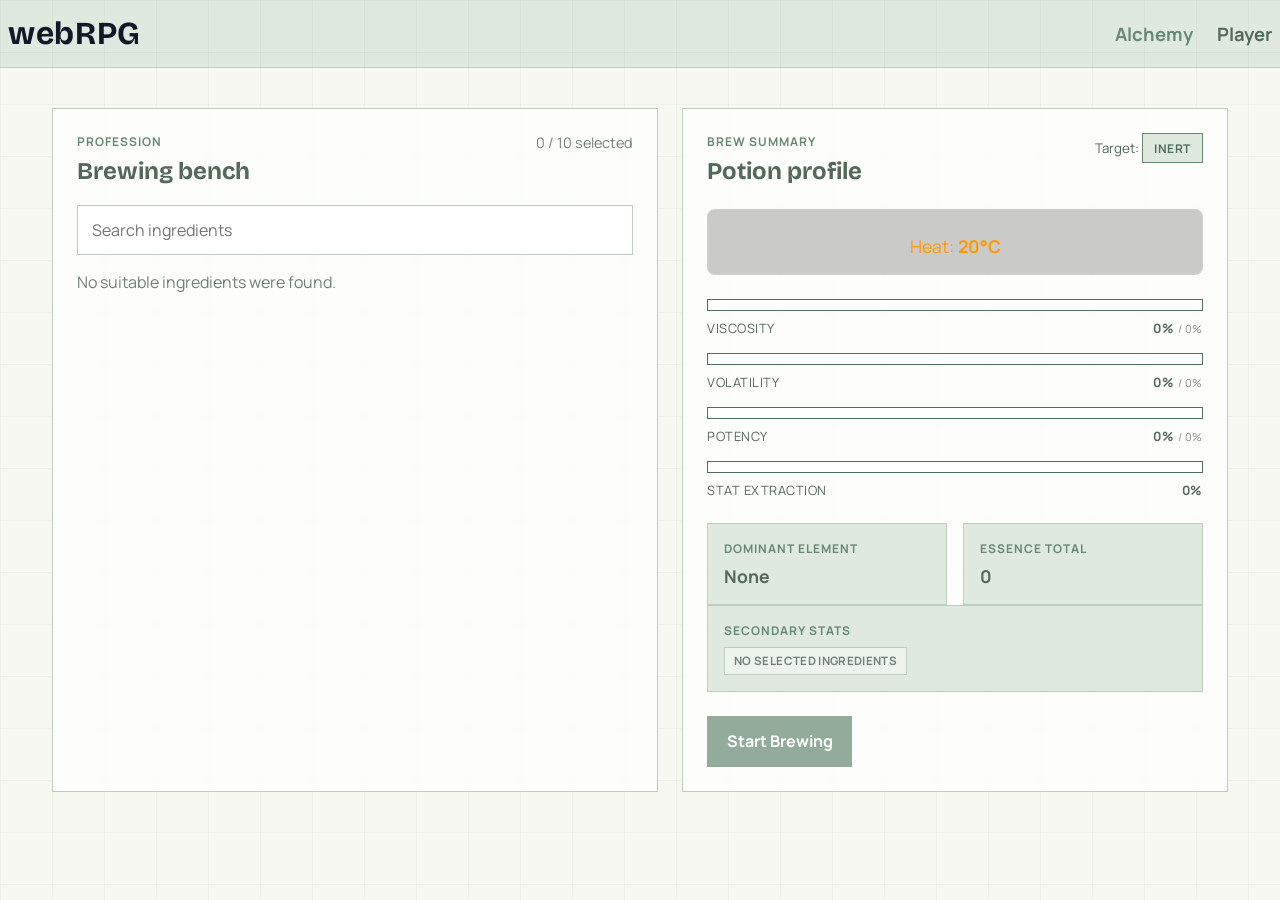
==== commit 09d977d9: "This is in dire need of a refactor people" ====
--- a/html/alchemy_crafting.html
+++ b/html/alchemy_crafting.html
@@ -13,7 +13,7 @@
             <a href="player.html">Player</a>
         </nav>
         <main class="alchemy-layout">
-            <section class="alchemy-panel alchemy-panel--ingredients" aria-labelledby="alchemy-heading">
+            <section class="alchemy-panel alchemy-panel--ingredients" aria-labelledby="alchemy-heading" id="ingredients-panel">
                 <div class="panel-header">
                     <div>
                         <p class="eyebrow">Profession</p>
@@ -35,37 +35,70 @@
                         <p class="eyebrow">Brew summary</p>
                         <h2 id="brew-summary-heading">Potion profile</h2>
                     </div>
-                    <span class="potion-type-pill" data-current-potion-type>Inert</span>
+                    <div style="display: flex; flex-direction: column; gap: 0.5rem; align-items: flex-end;">
+                        <div><small>Target:</small> <span class="potion-type-pill" data-target-potion-type>Inert</span></div>
+                        <div id="current-type-container" style="display: none;">
+                            <small>Current:</small> <span class="potion-type-pill potion-type-pill--current" data-current-potion-type>Inert</span>
+                        </div>
+                    </div>
                 </div>
 
                 <!-- Live Minigame Controls -->
                 <div class="alchemy-controls">
-                    <div class="temp-flex">
-                        <label for="temp-slider">Burner Heat</label>
-                        <span>Target: <span id="target-temp-display">20</span>°C</span>
-                    </div>
-                    <input type="range" id="temp-slider" min="20" max="200" value="20" style="width: 100%;" disabled />
-                    <div style="margin-top: 0.5rem; color: #ff9800; font-size: 1.1rem;">
-                        Current Temp: <strong id="current-temp-val">20°C</strong>
+                    <div style="margin-top: 0.5rem; color: #ff9800; font-size: 1.1rem; text-align: center;">
+                        Heat: <strong id="current-temp-val">20°C</strong>
                     </div>
                 </div>
 
                 <div class="gauge-grid" aria-label="Potion essence gauges">
                     <div class="gauge-card">
-                        <div class="gauge-bar" aria-label="Viscosity gauge"><span data-viscosity-fill></span></div>
-                        <div class="gauge-meta"><span>Viscosity</span><strong data-viscosity-label>0%</strong></div>
+                        <div class="gauge-bar" aria-label="Viscosity gauge">
+                            <span class="fill-potential" data-viscosity-potential></span>
+                            <span class="fill-current" data-viscosity-current></span>
+                        </div>
+                        <div class="gauge-meta">
+                            <span>Viscosity</span>
+                            <span>
+                                <strong data-viscosity-current-label>0%</strong>
+                                <span class="potential-label">/ <span data-viscosity-potential-label>0%</span></span>
+                            </span>
+                        </div>
                     </div>
                     <div class="gauge-card">
-                        <div class="gauge-bar" aria-label="Volatility gauge"><span data-volatility-fill></span></div>
-                        <div class="gauge-meta"><span>Volatility</span><strong data-volatility-label>0%</strong></div>
+                        <div class="gauge-bar" aria-label="Volatility gauge">
+                            <span class="fill-potential" data-volatility-potential></span>
+                            <span class="fill-current" data-volatility-current></span>
+                        </div>
+                        <div class="gauge-meta">
+                            <span>Volatility</span>
+                            <span>
+                                <strong data-volatility-current-label>0%</strong>
+                                <span class="potential-label">/ <span data-volatility-potential-label>0%</span></span>
+                            </span>
+                        </div>
                     </div>
                     <div class="gauge-card">
-                        <div class="gauge-bar" aria-label="Potency gauge"><span data-potency-fill></span></div>
-                        <div class="gauge-meta"><span>Potency</span><strong data-potency-label>0%</strong></div>
+                        <div class="gauge-bar" aria-label="Potency gauge">
+                            <span class="fill-potential" data-potency-potential></span>
+                            <span class="fill-current" data-potency-current></span>
+                        </div>
+                        <div class="gauge-meta">
+                            <span>Potency</span>
+                            <span>
+                                <strong data-potency-current-label>0%</strong>
+                                <span class="potential-label">/ <span data-potency-potential-label>0%</span></span>
+                            </span>
+                        </div>
                     </div>
                     <div class="gauge-card">
-                        <div class="gauge-bar" aria-label="Extraction gauge"><span data-extraction-fill></span></div>
-                        <div class="gauge-meta"><span>Stat Extraction</span><strong data-extraction-label>0%</strong></div>
+                        <!-- Extraction does not have a "potential" max limit, it's just a raw % progression -->
+                        <div class="gauge-bar" aria-label="Extraction gauge">
+                            <span class="fill-current" data-extraction-current></span>
+                        </div>
+                        <div class="gauge-meta">
+                            <span>Stat Extraction</span>
+                            <strong data-extraction-current-label>0%</strong>
+                        </div>
                     </div>
                 </div>
 
@@ -87,12 +120,28 @@
                     </ul>
                 </div>
 
-                <div class="brew-actions">
-                    <button class="button button--secondary" type="button" id="btn-add-water" disabled>Add Water</button>
-                    <button class="button button--primary brew-button" type="button" data-brew-button disabled>Brew potion</button>
+                <!-- Prep Phase Actions -->
+                <div class="brew-actions" id="prep-actions">
+                    <button class="button button--primary" type="button" id="btn-start-brew" disabled>Start Brewing</button>
+                </div>
+                
+                <!-- Live Phase Actions -->
+                <div class="brew-actions" id="live-actions" style="display: none;">
+                    <button class="button button--secondary" type="button" id="btn-add-water">Add Water</button>
+                    <button class="button button--primary" type="button" id="btn-pump-bellows">Pump Bellows</button>
+                    <button class="button button--primary brew-button" type="button" data-brew-button>Finish Potion</button>
                 </div>
             </section>
         </main>
+
+        <dialog data-alchemy-stats-dialog>
+            <form method="dialog">
+                <p class="eyebrow">Secondary stats</p>
+                <h2>Ingredient effects</h2>
+                <ul class="alchemy-stat-details" data-alchemy-stat-details></ul>
+                <button class="button button--secondary" value="close">Close</button>
+            </form>
+        </dialog>
 
         <!-- Fail State Modal -->
         <div id="fail-modal" class="fail-overlay" style="display: none;">
--- a/css/style.css
+++ b/css/style.css
@@ -45,7 +45,7 @@
 
 .site-nav a:not(.site-nav__brand) { font-size: 1.15rem; }
 
-.game-screen { overflow: hidden; background: var(--paper); }
+.game-screen { overflow-x: hidden; overflow-y: auto; background: var(--paper); }
 .game-screen::before { position: fixed; inset: 0; z-index: 0; background-image: linear-gradient(var(--grid-line) 1px, transparent 1px), linear-gradient(90deg, var(--grid-line) 1px, transparent 1px); background-size: 52px 52px; content: ""; pointer-events: none; }
 .game-board { position: relative; z-index: 1; min-height: calc(100vh - 4.25rem); }
 .player-info-panel { position: absolute; top: 1.5rem; left: 0; width: 10.75rem; min-height: 10rem; padding: 1.5rem 1.25rem; border: 1px solid var(--line); background: var(--secondary); color: var(--ink); }
@@ -261,9 +261,12 @@
 }
 
 .gauge-bar span {
+	position: absolute;
+	top: 0;
+	left: 0;
+	width: 100%;
 	display: block;
 	height: 100%;
-	background: linear-gradient(90deg, var(--accent) 0%, var(--gauge-end) 100%);
 	transform-origin: left center;
 	transform: scaleX(0);
 	transition: transform .2s ease;
@@ -329,6 +332,33 @@
 	font-weight: 700;
 	letter-spacing: .03em;
 	text-transform: uppercase;
+}
+
+.stat-pill--more {
+	border-color: var(--accent);
+	background: var(--secondary);
+	color: var(--accent-dark);
+	cursor: pointer;
+}
+
+.stat-pill--more:hover, .stat-pill--more:focus-visible {
+	background: var(--accent);
+	color: var(--white);
+}
+
+.alchemy-stat-details {
+	display: grid;
+	gap: .65rem;
+	margin: 0;
+	padding: 0;
+	list-style: none;
+}
+
+.alchemy-stat-details li {
+	padding: .75rem;
+	border: 1px solid var(--line);
+	background: var(--paper);
+	font-weight: 600;
 }
 
 .stat-pill.placeholder {
@@ -405,4 +435,37 @@
                 display: flex; flex-direction: column; align-items: center; justify-content: center; 
                 z-index: 9999;
             }
-            .fail-overlay h2 { color: #ff5252; font-size: 2rem; margin-bottom: 1rem; }+            .fail-overlay h2 { color: #ff5252; font-size: 2rem; margin-bottom: 1rem; }
+
+			            /* UI overrides for the dual-gauge system and dynamic types */
+            .gauge-bar {
+                position: relative;
+				background: var(--white);
+				border: 1px solid var(--accent-dark);
+				border-radius: 0;
+				height: 12px;
+                overflow: hidden;
+            }
+            .gauge-bar span {
+                position: absolute;
+                top: 0; left: 0; height: 100%;
+				width: 100%;
+                transform-origin: left;
+                transition: transform 0.1s linear;
+            }
+			.gauge-bar > span.fill-potential {
+				background: var(--accent);
+				z-index: 1;
+			}
+			.gauge-bar > span.fill-current {
+				background: #d99a3d;
+				z-index: 2;
+			}
+            .potion-type-pill--current {
+                background: #2196f3; /* Distinct color for current state */
+                color: white;
+            }
+            .potential-label {
+                color: #888;
+                font-size: 0.85em;
+            }
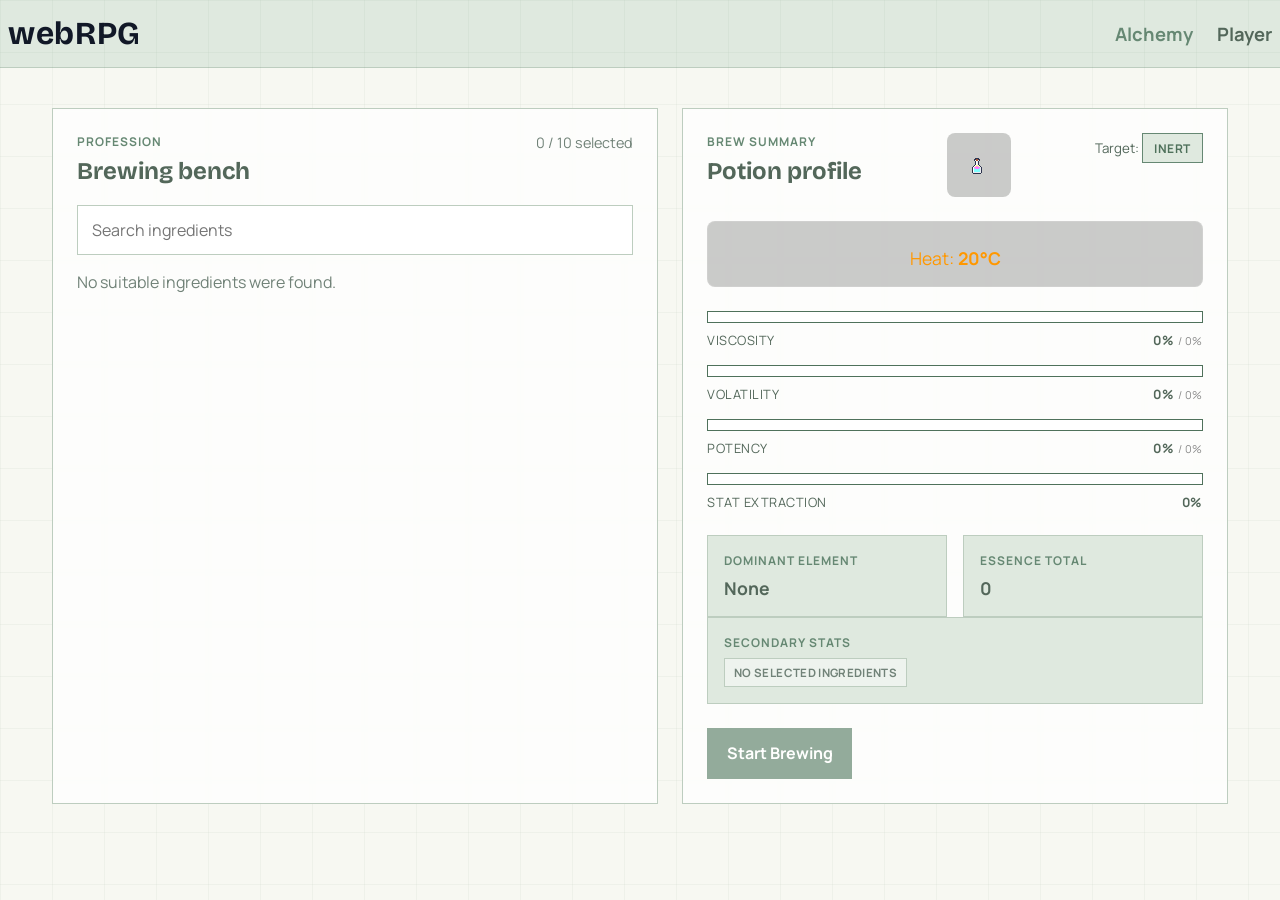
==== commit dea10abf: "By of and for thee, I say to thee, not me, but he, I bequeath thee, sense." ====
--- a/html/alchemy_crafting.html
+++ b/html/alchemy_crafting.html
@@ -35,6 +35,8 @@
                         <p class="eyebrow">Brew summary</p>
                         <h2 id="brew-summary-heading">Potion profile</h2>
                     </div>
+
+                    <div id="live-potion-preview" class="potion-preview-box"></div>
                     <div style="display: flex; flex-direction: column; gap: 0.5rem; align-items: flex-end;">
                         <div><small>Target:</small> <span class="potion-type-pill" data-target-potion-type>Inert</span></div>
                         <div id="current-type-container" style="display: none;">
--- a/css/style.css
+++ b/css/style.css
@@ -458,7 +458,7 @@
 				z-index: 1;
 			}
 			.gauge-bar > span.fill-current {
-				background: #d99a3d;
+				background: #2ECC71;
 				z-index: 2;
 			}
             .potion-type-pill--current {
@@ -468,4 +468,34 @@
             .potential-label {
                 color: #888;
                 font-size: 0.85em;
-            }+            }
+
+/* Keeps pixel art crisp when scaled */
+.ui-sprite {
+    image-rendering: pixelated; 
+    object-fit: contain;
+}
+
+.item-sprite-container {
+    width: 32px;
+    height: 32px;
+    display: flex;
+    align-items: center;
+    justify-content: center;
+    margin-right: 12px;
+}
+
+.item-sprite-container canvas {
+    width: 100%;
+    height: 100%;
+}
+
+.potion-preview-box {
+    width: 64px;
+    height: 64px;
+    background: rgba(0, 0, 0, 0.2);
+    border-radius: 8px;
+    display: flex;
+    align-items: center;
+    justify-content: center;
+}
